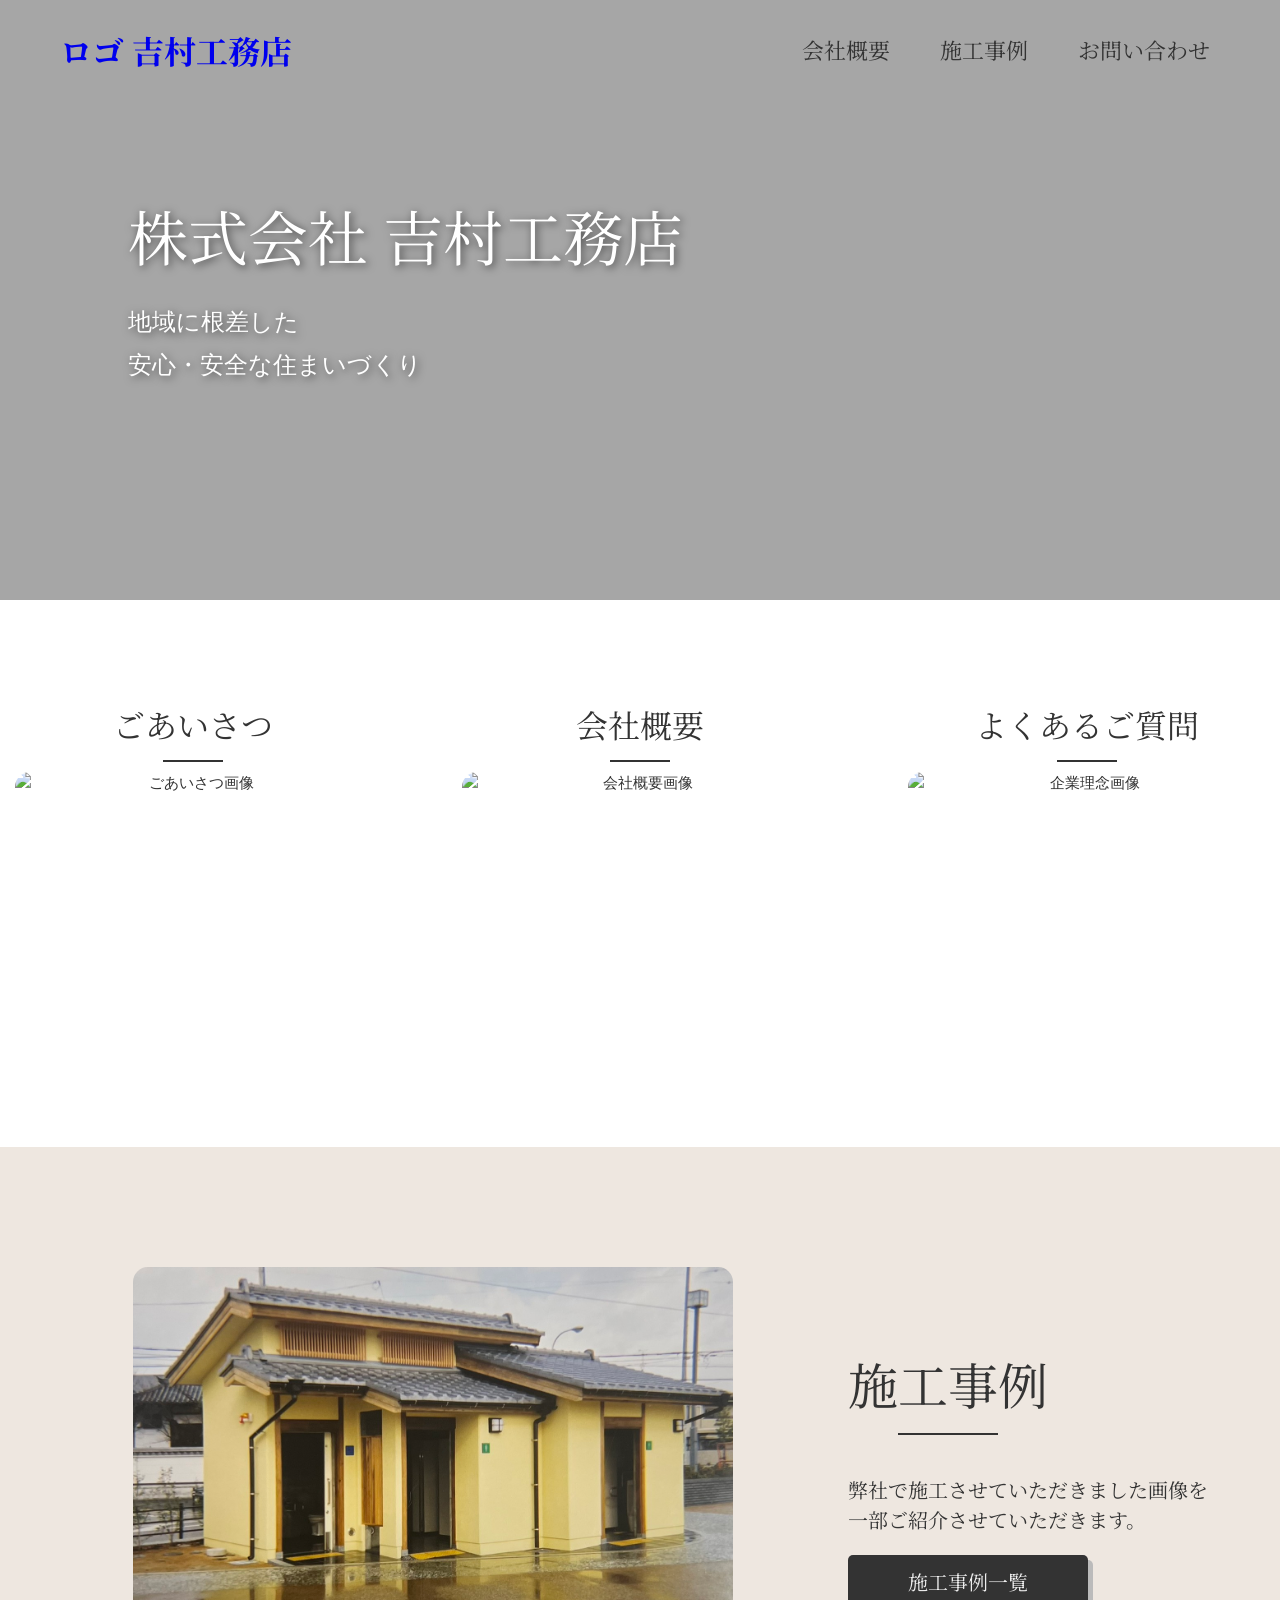
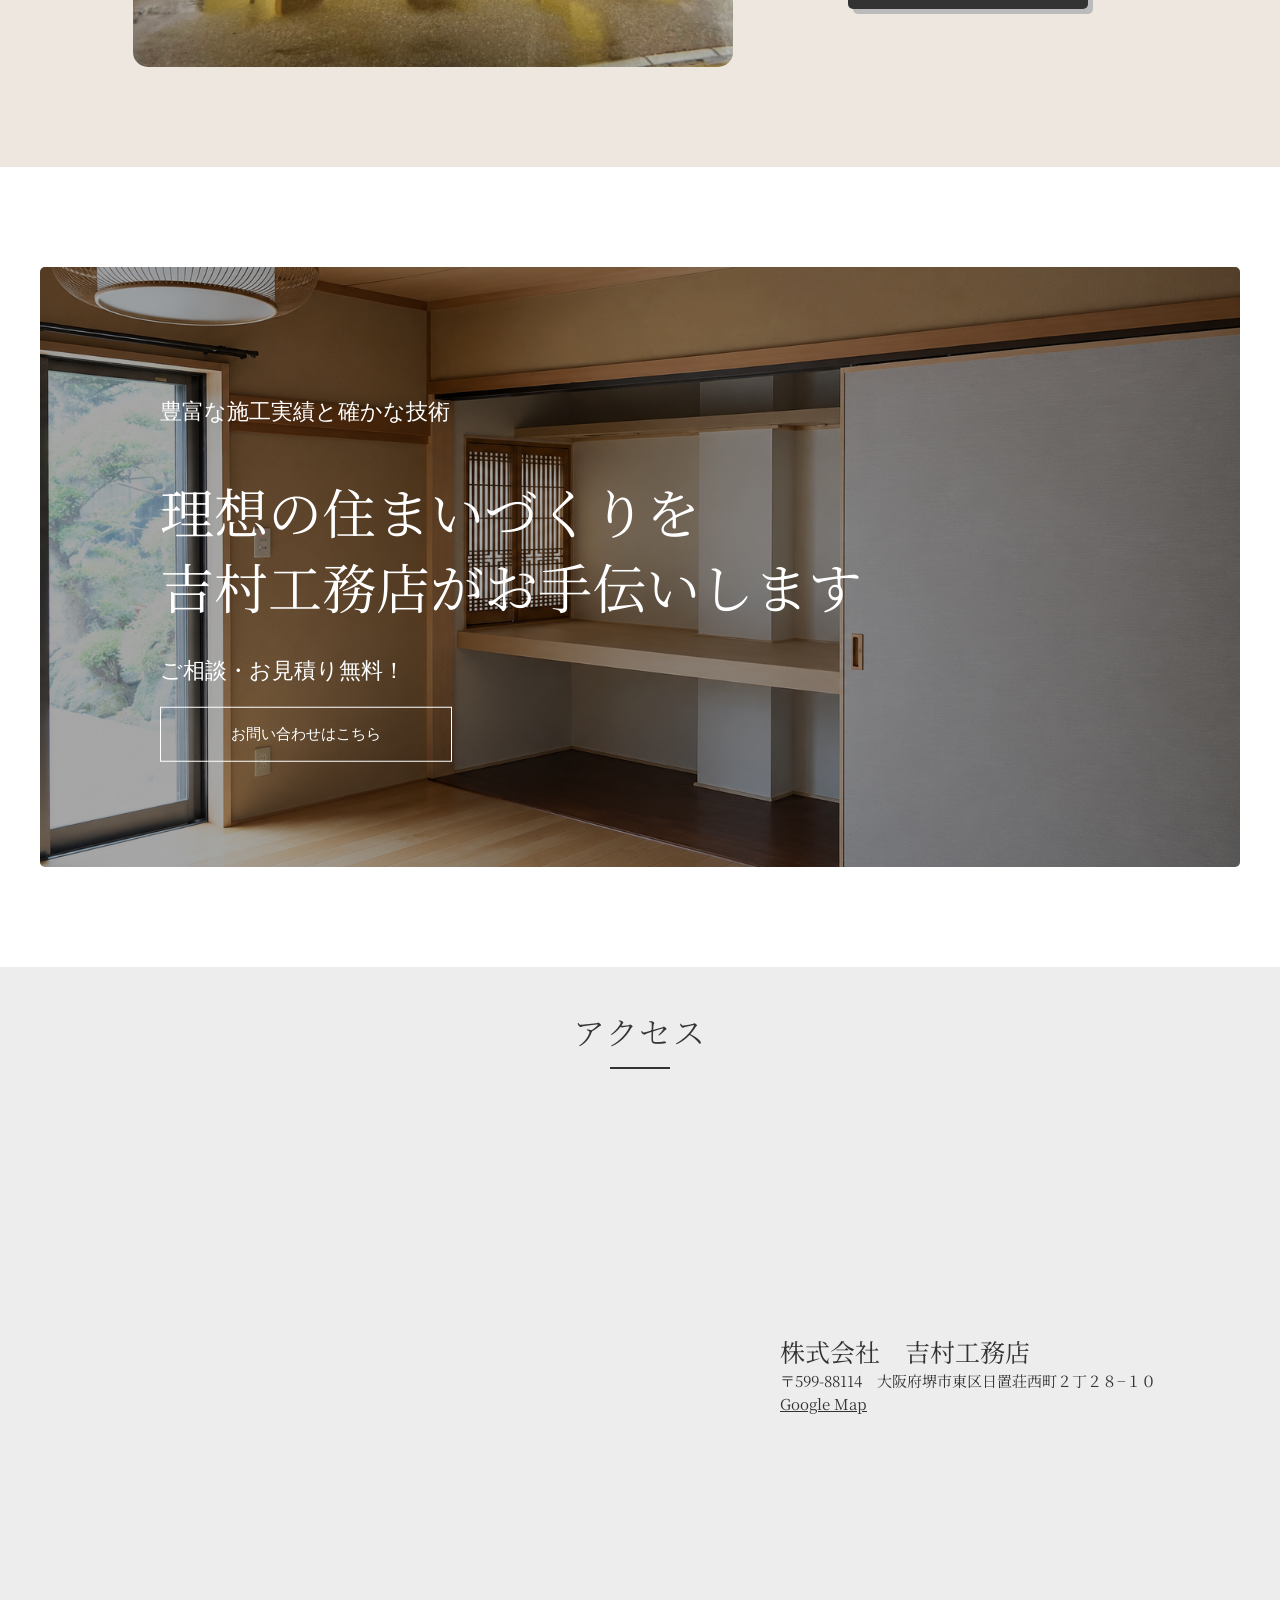
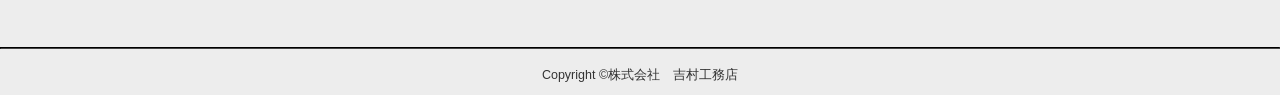
==== index.html @ bb8835d3 "初回アップロード" ====
<!DOCTYPE html>
<html lang="ja">
<head>
    <meta charset="UTF-8">
    <meta name="viewport" content="width=device-width, initial-scale=1.0">
    <title>吉村工務店</title>
    <meta name="description" content="検索した際にタイトルの下に出るもの">

    <link rel="preconnect" href="https://fonts.googleapis.com">
<link rel="preconnect" href="https://fonts.gstatic.com" crossorigin>
<link href="https://fonts.googleapis.com/css2?family=Noto+Sans+JP:wght@100..900&family=Noto+Serif+JP:wght@200;300;400;500;600;700&display=swap" rel="stylesheet">
    <link rel="stylesheet" href="./assets/css/sanitize.css">
    <link rel="stylesheet" href="./assets/css/style.css">
    
</head>
<body>
<!--header-->
<header class="header">
    <div class="header-logo">
        <a href="./index.html">
        ロゴ 吉村工務店
        </a>
    </div>
    <button class="menu-button" id="menuButton">
    ☰
    </button>

    <nav class="header-nav" id="headerNav">
        <ul class="header-navlist">
            <li class="header-navitem">
                <a href="./company/company.html">会社概要</a>
            </li>
            <li class="header-navitem">
                <a href="./works/works.html">施工事例</a>
            </li>
            <li class="header-navitem">
                <a href="./contact/toiwase.html">お問い合わせ</a>
            </li>
        </ul>
    </nav>
</header>
<!-- スライドショー -->
<section class="hero">
    <div class="hero-slide">
        <img src="./assets/image/IMG_2448.JPG" alt="施工写真1">
    </div>

    <div class="hero-slide">
        <img src="./assets/image/IMG_8533.JPG" alt="施工写真2">
    </div>

    <div class="hero-slide">
        <img src="./assets/image/IMG_3265.JPG" alt="施工写真3">
    </div>

    <div class="hero-text">
        <h2>株式会社 吉村工務店</h2>
        <p>地域に根差した<br>
            安心・安全な住まいづくり</p>
    </div>
</section>

<!--ごあいさつ、会社概要、企業理念-->
    <section class="section section-secounday">
        <ul class="grid grid-col-3">
            <li class="grid-item">
                <article class="card">
                    <a href="./greeting/goaisatsu.html" class="card-link">
                        <dl class="feature">
                            <h1 class="feature-headline">ごあいさつ</h1>
                            <dd class="feature-image">
                                <img src="https://dummyimage.com/400x220/000/fff" width="400" height="220" alt="ごあいさつ画像">
                            </dd>
                        </dl>
                    </a>
                </article>
            </li>
            <li class="grid-item">
                <article class="card">
                    <a href="./company/company.html" class="card-link">
                        <dl class="feature">
                            <h1 class="feature-headline">会社概要</h1>
                            <dd class="feature-image">
                                <img src="https://dummyimage.com/400x220/000/fff" width="400" height="220"  alt="会社概要画像">
                            </dd>
                        </dl>
                    </a>
                </article>
            </li>
            <li class="grid-item">
                <article class="card">
                    <a href="./philosophy/philosophy.html" class="card-link">
                        <dl class="feature">
                            <h1 class="feature-headline">よくあるご質問</h1>
                            <dd class="feature-image">
                                <img src="./assets/image/DSC01286.JPG" width="400" height="220" alt="企業理念画像">
                            </dd>
                        </dl>
                    </a>
                </article>
            </li>
        </ul>

    </section>
<!--施工事例-->
    <section class="third">
        <figure class="about">
            
                    <img class="about-image" src="./assets/image/S__296599555_0.jpg" alt="施工事例画像">
                        <figcaption class="about-caption">
                            <h1 class="about-headline">施工事例</h1>
                            <p class="about-description">
                            弊社で施工させていただきました画像を<br>
                            一部ご紹介させていただきます。</br>
                            </p>
                <article>
                    <a href="./works/works.html" class="about-link-button">
                        施工事例一覧
                    </a>
                </article>
            </figcaption>
        </figure>
    </section>

    <section class="contact-banner">

    <img src="./assets/image/問い合わせ写真.png" alt="お問い合わせ">

    <div class="contact-overlay">

        <p class="contact-subtitle">
            豊富な施工実績と確かな技術
        </p>

        <h2 class="contact-title">
            理想の住まいづくりを<br>
            吉村工務店がお手伝いします
        </h2>

        <p class="contact-open">
            ご相談・お見積り無料！
        </p>

        <a href="./contact/toiwase.html" class="contact-button">
            お問い合わせはこちら
        </a>

    </div>

</section>
    
<footer class="footer">
    <div class="footer-title">
        <h2>アクセス</h2>
        </div>
    <figure class="footer-map">
        <iframe src="https://www.google.com/maps/embed?pb=!1m18!1m12!1m3!1d821.6096668385732!2d135.53141014341756!3d34.54244707925926!2m3!1f0!2f0!3f0!3m2!1i1024!2i768!4f13.1!3m3!1m2!1s0x6000d98c29b27095%3A0xbc6acb9f09ea1312!2z44CSNTk5LTgxMTQg5aSn6Ziq5bqc5aC65biC5p2x5Yy65pel572u6I2Y6KW_55S677yS5LiB77yS77yY4oiS77yR77yQ!5e0!3m2!1sja!2sjp!4v1783673766423!5m2!1sja!2sjp" width="600" height="450" style="border:0;" allowfullscreen="" loading="lazy" referrerpolicy="strict-origin-when-cross-origin"></iframe>
        <figcaption class="footer-mapinfo">
            <div class="footer-maplogo">
                株式会社　吉村工務店
            </div>
            <address class="footer-mapaddress">
                〒599-88114　大阪府堺市東区日置荘西町２丁２８−１０</br>
                <a href="https://maps.app.goo.gl/4x2fvD9FEGVujbGp8" target="_blank">Google Map</a>
            </address>
        </figcaption>
    </figure>
    <hr class="footer-line" />
    <small class="footer-copy">Copyright ©株式会社　吉村工務店</small>
</footer>





    <script src="./assets/js/app.js"></script>
</body>
</html>
---- assets/css/style.css ----
@charset "utf-8";

* {
    box-sizing: border-box;
}

img {
    max-width: 100%;
    height: auto;
}


html,
body {
    margin: 0;
    padding: 0;
}

/*
Base style
*/
body {
    font-family:"Hiragino Sans", "Yu Gothic", "Meiryo", sans-serif;
    font-optical-sizing: auto;
    font-weight: 400;
    font-style: normal;
    font-size: 15px;
    line-height: 1.5;
    color: #333;
}


/*
header
*/
.header {
    width: 100%;
    height: 100px;
    padding: 0px 60px;
    box-sizing: border-box;
    display: flex;
    justify-content: space-between;
    align-items: center;
    position: fixed;
    z-index: 10;
    top: 0;
    left: 0;
    background: transparent;
    transition: all .3s ease;
}
.header.active {
    height: 85px;
    background: #EDE7DF;
    box-shadow: 0 3px 10px rgba(0,0,0,.15);
}
.header-logo {
    margin: 0;
}
.header-logo > a {
    display: block;
    font-family: "Noto Serif JP", serif;
    font-size: 32px;
    font-weight: 700;
    text-decoration: none;
}
.header-logo img {
    height: 70px;
    transition: all .3s ease;
}
.header.active .header-logo img {
    height: 60px;
}
/*.header-nav {}*/
.header-navlist {
    margin: 0;
    display: flex;
    list-style: none;
    justify-content: space-between;
    align-items: center;
    gap: 30px;
}
/*.header-navitem {}*/
.header-navitem > a {
    display: block;
    padding: 10px;
    color: #333;
    text-decoration: none;
    font-family: "Noto Serif JP", serif;
    font-size: 22px;
    font-weight: 400;
    border-bottom: 2px solid transparent;
    transition: border-color .25s;
}
.header.active .header-navitem > a {
    font-size: 20px;
}
.header-navitem > a:hover {
    border-bottom: 2px solid #333;
}


/*
スライドショー
*/
.hero {
    position: relative;
    width: 100%;
    height: 600px;
    overflow: hidden;
    margin-bottom: 80px;
}
.hero::after {
    content: "";
    position: absolute;
    inset: 0;
    background: rgba(0, 0, 0, 0.35); /* 黒いフィルター */
    z-index: 1;
}
.hero-slide {
    position: absolute;
    width: 100%;
    height: 100%;
    opacity: 0;
    animation: slideshow 15s infinite;
}
.hero-slide:nth-child(1) {
    animation-delay: 0s;
}
.hero-slide:nth-child(2) {
    animation-delay: 5s;
}
.hero-slide:nth-child(3) {
    animation-delay: 10s;
}
.hero-slide img {
    width: 100%;
    height: 100%;
    object-fit: cover;
    display: block;
}


/*
画像の上の文字
*/
.hero-text {
    position: absolute;
    top: 50%;
    left: 10%;
    transform: translateY(-50%);
    color: #fff;
    text-shadow: 2px 2px 8px rgba(0,0,0,0.6);
    z-index: 2;
}
.hero-text h2 {
    margin: 0;
    font-family: "Noto Serif JP", serif;
    font-size: 60px;
    font-weight: 400;
}
.hero-text p {
    margin-top: 20px;
    font-size: 24px;
    line-height: 1.8;
}
@keyframes slideshow {
    0% {
        opacity: 0;
    }

    10% {
        opacity: 1;
    }

    30% {
        opacity: 1;
    }

    40% {
        opacity: 0;
    }

    100% {
        opacity: 0;
    }
}


/*
grid
*/
.grid {
    margin: 0;
    padding: 0;
    display: flex;
    justify-content: center;
    align-items: flex-start;
    flex-wrap: wrap;
    gap: 60px;
}
.grid-item {
    list-style: none;
    max-width: 400px;
}
.grid-col-2 > .grid-item {
    width: 50%;
}
.grid-col-3 > .grid-item {
     width: calc(33.333% - 40px);
}
.grid-col-4 > .grid-item {
    width: 25%;
}


/*
featureごあいさつ、会社概要、企業理念
*/
.feature {
    text-align: center;
    padding: 5px 15px 60px;
    
}
.feature-headline {
    font-family :"Noto Serif JP", serif;
    font-size: xx-large;
    font-weight: 400;
    margin: 0 0 10px;
}
.feature-headline::after {
    content: "";
    display: block;
    width: 60px;
    height: 2px;
    background: #333;
    margin: 12px auto 0;
}
.feature-image {
    margin: 0;
    padding: 0;
    width: 100%;
    display: block;
    height: auto;
    border-radius: 15px;
    overflow: hidden;
}
.feature-image img {
    width: 100%;
    height: 220px;
    object-fit: cover;
    display: block;
}


/*
cardごあいさつ、会社概要、企業理念
*/
/*card {}*/
.card-link {
    display: block;
    color: #333;
    text-decoration: none;
    position: relative;
    transition: background-color .25s;
}
.card-link:hover {
    background-color: #fff;
    opacity: 0.8;
}


/*
施工事例about
*/
.third {
    background-color: #eee7e0;
    width: 100%;
    margin-top: 80px;
    padding: 70px 0 100px;
    display: flex;
    justify-content: center;
    font-family: "Noto Serif JP", serif;
}

.about {
    margin: 0 auto;
    margin-top: 50px;
    display: flex;
    align-items: center;
    justify-content: center;
    gap: 40px;
    padding: 0 50px;
}

/* 画像 */
.about-image {
    width: 600px;
    height: 400px;
    object-fit: cover;
    object-position: center top;
    display: block;
    margin: 0 60px;
    border-radius: 15px;
    overflow: hidden;
    flex-shrink: 0;
}

.about-caption {
    padding-left: 15px;
    margin-top: 20px;
}

.about-headline {
    margin: 0 0 20px;
    font-size: 50px;
    font-weight: 400;
    display: inline-block;
}

.about-headline::after {
    content: "";
    display: block;
    width: 100px;
    height: 2px;
    background: #333;
    margin: 12px auto 0;
}

.about-description {
    font-size: 20px;
    font-weight: 400;
}

.about-link {
    display: block;
    color: #333;
    text-decoration: none;
    position: relative;
}


/*
about-link-botton
*/
.about-link-button {
    display: inline-block;
    color: #eee;
    font-weight: 400;
    font-size: 20px;
    background-color: #333;
    text-align: center;
    padding: 12px 60px;
    text-decoration: none;
    border-radius: 5px;
    box-shadow: 5px 5px 0 #bbb;
    transition: box-shadow .25s;
}
.about-link-button:hover {
    box-shadow: 0 0 0 #bbb;
}


/*
toiawase
*/
.contact-banner{
    position: relative;
    width: 1200px;
    height: 600px;
    margin: 100px auto;
    overflow: hidden;
    border-radius: 5px;
}
.contact-banner img{
    width: 100%;
    height: 100%;
    object-fit: cover;
    object-position: center center;
    display: block;
}
/* 黒いフィルター */
.contact-banner::after{
    content:"";
    position:absolute;
    inset:0;
    background:rgba(0,0,0,.35);
}


/* 文字 */
.contact-overlay{
    position:absolute;
    top:50%;
    left:10%;
    transform:translateY(-50%);
    z-index:2;
    color:#fff;
}
.contact-subtitle{
    font-size:22px;
    margin-bottom:10px;
}
.contact-title{
    font-family:"Noto Serif JP", serif;
    font-size:54px;
    font-weight:400;
    line-height:1.4;
    margin-bottom:30px;
}
.contact-open{
    font-size:22px;
    margin-bottom:20px;
}
.contact-button{
    display:inline-block;
    padding:15px 70px;
    color:#fff;
    border:1px solid #fff;
    text-decoration:none;
    transition:.3s;
}
.contact-button:hover{
    background:#fff;
    color:#333;
}


/*
footer
*/
.footer {
    background-color: #EDEDED;
    color: #333;
}
.footer-title h2 {
    text-align: center;
    padding: 40px 0;
    position: relative;
    color: #333333;
    font-family: "Noto Serif JP", serif;
    font-size: xx-large;
    margin: 0;
    font-weight: 300; 
    letter-spacing: 0.05em;
}
.footer-title h2::after {
    content: "";
    display: block;
    width: 60px;
    height: 2px;
    background: #333;
    margin: 12px auto 0;
}
.footer-map {
    margin: 0;
    padding: 40px 15px;
    display: flex;
    align-items: center;
    justify-content: center;
}
.footer-map > iframe {
    width: 60%;
}
.footer-mapinfo {
    width: 40%;
    padding: 15px;
}
.footer-maplogo {
    font-family: "Noto Serif JP", serif;
    font-size: 25px;
    font-weight: 400;
    font-style: normal;
}
.footer-mapaddress {
    font-family: "Noto Serif JP", serif;
    font-style: normal;
    color: #333;
}
.footer-mapaddress > a {
    color: #333;
}
.footer-line {
    border-color: #444;
}
.footer-copy {
    display: block;
    text-align: center;
    padding: 10px;
}


/*
会社概要ページ
*/

.company {
    padding: 120px 0;
    background: #fff;
}
.company-table tr:first-child th,
.company-table tr:first-child td {
    border-top: 1px solid #ddd;
}
.company-inner {
    width: 90%;
    max-width: 1000px;
    margin: 0 auto;
}
.company-title {
    text-align: center;
    font-family: "Noto Serif JP", serif;
    font-size: 48px;
    font-weight: 400;
    margin-bottom: 70px;
}
.company-title::after {
    content: "";
    display: block;
    width: 80px;
    height: 2px;
    background: #333;
    margin: 15px auto 0;
}
.company-table {
    width: 100%;
    border-collapse: collapse;
    font-size: 20px;
}
.company-table th,
.company-table td {
    padding: 28px 35px;
    border-bottom: 1px solid #ddd;
    text-align: left;
    vertical-align: top;
}
.company-table th {
    width: 220px;
    background: #f7f7f7;
    font-family: "Noto Serif JP", serif;
    font-weight: 400;
}
.company-table td {
    background: #fff;
}
.business-list {
    margin: 0;
    padding-left: 20px;
}
.business-list li {
    margin-bottom: 8px;
}

/*
フッターメニュー
*/
.footer-nav {
    padding: 35px 0 45px;
}
.footer-navlist {
    display: flex;
    justify-content: center;
    gap: 50px;
    list-style: none;
    margin: 0;
    padding: 0;
}
.footer-navlist a {
    color: #333;
    text-decoration: none;
    font-family: "Noto Serif JP", serif;
    font-size: 20px;
    font-weight: 400;
    padding-bottom: 6px;
    border-bottom: 2px solid transparent;
    transition: border-color .25s;
}
.footer-navlist a:hover {
    border-bottom: 2px solid #333;
}


/*
施工事例ページ
*/
.works {
    padding: 120px 0;
}
.works-inner {
    width: 90%;
    max-width: 1200px;
    margin: 0 auto;
}
.works-title {
    text-align: center;
    font-family: "Noto Serif JP", serif;
    font-size: 48px;
    font-weight: 400;
    margin-bottom: 20px;
}
.works-title::after {
    content: "";
    display: block;
    width: 80px;
    height: 2px;
    background: #333;
    margin: 15px auto 0;
}
.works-text {
    text-align: center;
    margin-bottom: 70px;
    font-size: 18px;
}
.works-list {
    display: grid;
    grid-template-columns: repeat(2, 1fr);
    gap: 50px;
}
.work-card {
    border-radius: 15px;
    overflow: hidden;
    background: #fff;
    box-shadow: 0 5px 15px rgba(0,0,0,.08);
    transition: .3s;
}
.work-card:hover {
    box-shadow: 0 10px 25px rgba(0,0,0,.15);
}
.work-card a {
    color: #333;
    text-decoration: none;
}
.work-image {
    overflow: hidden;
}
.work-image img {
    width: 100%;
    display: block;
    transition: transform .3s ease;
}
.work-card:hover img {
    transform: scale(1.08);
}
.work-card h3 {
    font-family: "Noto Serif JP", serif;
    font-size: 26px;
    font-weight: 400;
    text-align: center;
    margin: 25px 0 10px;
}
.work-card p {
    text-align: center;
    margin: 0 0 25px;
    color: #666;
}


/* お問い合わせページ */

.page-title {
    padding: 120px 20px 80px;
    text-align: center;
    background: #EDE7DF;
}

.page-title h1 {
    font-family: "Noto Serif JP", serif;
    font-size: 48px;
    margin-bottom: 20px;
}


.contact {
    max-width: 800px;
    margin: 80px auto;
    padding: 0 20px;
}


.contact-item {
    margin-bottom: 35px;
}


.contact-item label {
    display: block;
    font-size: 18px;
    margin-bottom: 10px;
}


.contact-item span {
    background: #8b0000;
    color: white;
    font-size: 12px;
    padding: 3px 8px;
    margin-left: 10px;
}


.contact-item input,
.contact-item textarea {
    width: 100%;
    padding: 15px;
    border: 1px solid #ccc;
    font-size: 16px;
}


.contact-item textarea {
    height: 200px;
    resize: vertical;
}


/* 送信ボタン中央配置 */
.form-button {
    display: flex;
    justify-content: center;
    width: 100%;
    margin-top: 40px;
}


/* 送信ボタン */
.contact-link-button {
    display: inline-block;
    color: #eee;
    font-weight: 400;
    font-size: 22px;
    font-family: inherit;
    background-color: #333;
    text-align: center;

    width: 320px;
    padding: 20px 60px;

    border-radius: 5px;
    box-shadow: 5px 5px 0 #bbb;
    transition: box-shadow .25s;

    border: none;
    cursor: pointer;
}

.contact-link-button:hover {
    box-shadow: 0 0 0 #bbb;
}


/*
ごあいさつページ
*/

.greeting {
    padding: 120px 20px 100px;
}

.greeting-inner {
    max-width: 900px;
    margin: 0 auto;
}

.greeting-title {
    text-align: center;
    font-family: "Noto Serif JP", serif;
    font-size: 48px;
    font-weight: 400;
    margin-bottom: 70px;
}

.greeting-title::after {
    content: "";
    display: block;
    width: 80px;
    height: 2px;
    background: #333;
    margin: 15px auto 0;
}
.greeting-message{
    background:#fff;
    padding:60px;
    border-radius:15px;
    border-top:5px solid #C9B8A6;
    box-shadow:0 10px 30px rgba(0,0,0,.08);
}

.greeting-message p {
    font-family: inherit;
    font-size: 18px;
    line-height: 2.3;
    margin-bottom: 30px;
    text-align: justify;
}

.greeting-sign {
    margin-top: 70px;
    text-align: right;
    font-family: "Noto Serif JP", serif;
}

.greeting-sign p:first-child {
    margin-bottom: 10px;
    font-size: 22px;
}

.greeting-sign p:last-child {
    font-size: 28px;
}

/*
よくある質問
*/

.faq{
    padding:80px 20px;
}

.faq-inner{
    max-width:900px;
    margin:0 auto;
}

.faq-item{
    margin-bottom:20px;
    border-radius:10px;
    overflow:hidden;
    box-shadow:0 5px 15px rgba(0,0,0,.08);
}

.faq-item summary{
    list-style:none;
    cursor:pointer;
    background:#f8f5f1;
    padding:22px 30px;
    font-size:20px;
    font-family:"Noto Serif JP", serif;
    position:relative;
}

.faq-item summary::-webkit-details-marker{
    display:none;
}

.faq-item summary::before{
    content:"Q";
    color:#8c6b4f;
    font-weight:bold;
    margin-right:15px;
}

.faq-item summary::after{
    content:"+";
    position:absolute;
    right:30px;
    font-size:28px;
    transition:.3s;
}

.faq-item[open] summary::after{
    content:"－";
}

.faq-item p{
    margin:0;
    padding:25px 30px;
    background:#fff;
    line-height:2;
    font-size:17px;
}

.faq-item p::before{
    content:"A";
    color:#8c6b4f;
    font-weight:bold;
    margin-right:12px;
}

/* ハンバーガーボタン */

.menu-button{
    display:none;
    background:none;
    border:none;
    font-size:32px;
    cursor:pointer;
    color:#333;
}
.header-nav.open {
    display: flex;
}
.contact-form{
    max-width:700px;
    margin:80px auto;
    display:flex;
    flex-direction:column;
    gap:24px;
}

.contact-form label{
    display:flex;
    flex-direction:column;
    font-size:16px;
    color:#333;
    gap:8px;
}

.contact-form input,
.contact-form textarea{
    width:100%;
    padding:15px;
    border:1px solid #ccc;
    border-radius:6px;
    font-size:16px;
    font-family:"Noto Sans JP", sans-serif;
    box-sizing:border-box;
}

.contact-form textarea{
    min-height:180px;
    resize:vertical;
}

.contact-form button{
    width:220px;
    margin:20px auto 0;
    padding:16px;
    background:#7A5A42;
    color:#fff;
    border:none;
    border-radius:50px;
    font-size:16px;
    cursor:pointer;
    transition:.3s;
}

.contact-form button:hover{
    background:#5d4432;
}

@media screen and (max-width: 768px) {

/* =================
   全体
================= */

body {
    font-size: 14px;
}

img {
    max-width: 100%;
}


/* =================
   ヘッダー
================= */

.header {
    height: 70px;
    padding: 0 20px;
}

.header-logo > a {
    font-size: 24px;
}

.menu-button{
    display:block;
    z-index:1001;
}

.header-nav{
    position:absolute;
    top:70px;
    left:0;
    width:100%;
    background:#EDE7DF;

    max-height:0;
    overflow:hidden;

    opacity:0;
    transform:translateY(-20px);

    transition:
        max-height .7s ease,
        opacity .5s ease,
        transform .5s ease;
}

.header-nav.open{
    max-height:500px;
    opacity:1;
    transform:translateY(0);
}

.header-navlist{
    flex-direction:column;
    gap:0;
    padding:20px 0;
}

.header-navitem{
    width:100%;
    text-align:center;
}

.header-navitem a{
    display:block;
    padding:18px;
    font-size:18px;
}
.header.active,
.header.menu-open {
    background: #EDE7DF;
    box-shadow: 0 3px 10px rgba(0,0,0,.15);
    transition:none;
}

/* =================
   メイン画像
================= */

.hero {
    height: 500px;
    margin-bottom: 50px;
}

.hero-text {
    left: 5%;
    right: 5%;
}

.hero-text h2 {
    font-size: 32px;
    line-height: 1.4;
}

.hero-text p {
    font-size: 16px;
}


/* =================
   ごあいさつ等カード
================= */

.grid {
    flex-direction: column;
}

.grid-col-2 > .grid-item,
.grid-col-3 > .grid-item,
.grid-col-4 > .grid-item {
    width: 100%;
}

.feature {
    padding: 20px;
}

.feature-headline {
    font-size: 28px;
}


/* =================
   施工事例紹介
================= */

.about {
    flex-direction: column;
    padding: 0 20px;
    gap: 30px;
}

.about-image {
    margin: 0;
}

.about-headline {
    font-size: 36px;
}

.about-description {
    font-size: 16px;
}


/* =================
   問い合わせバナー
================= */

.contact-banner {
    width: 90%;
    height: 420px;
    margin: 60px auto;
}

.contact-overlay {
    left: 8%;
    right: 8%;
}

.contact-subtitle {
    font-size: 16px;
}

.contact-title {
    font-size: 30px;
}

.contact-open {
    font-size: 16px;
}

.contact-button {
    padding: 12px 35px;
}


/* =================
   フッター
================= */

.footer-map {
    flex-direction: column;
}

.footer-map > iframe {
    width: 100%;
}

.footer-mapinfo {
    width: 100%;
    text-align: center;
}

.footer-navlist {
    flex-wrap: wrap;
    gap: 20px;
}

.footer-navlist a {
    font-size: 15px;
}


/* =================
   会社概要
================= */

.company {
    padding: 80px 0;
}

.company-title {
    font-size: 36px;
}

.company-table {
    font-size: 15px;
}

.company-table th,
.company-table td {
    display: block;
    width: 100%;
    padding: 15px;
}


/* =================
   施工事例ページ
================= */

.works {
    padding: 80px 0;
}

.works-title {
    font-size: 36px;
}

.works-list {
    grid-template-columns: 1fr;
    gap: 30px;
}


/* =================
   お問い合わせ
================= */

.page-title {
    padding: 90px 20px 50px;
}

.page-title h1 {
    font-size: 36px;
}

.contact {
    margin: 50px auto;
}

.contact-link-button {
    width: 260px;
    padding: 18px;
    font-size: 18px;
}

/* =========================
   ごあいさつページ
========================= */

.greeting {
    padding: 50px 20px;
}

.greeting-inner {
    padding: 30px 25px;
}

.greeting-title {
    font-size: 34px;
}

.greeting-text {
    font-size: 16px;
    line-height: 2;
}


/* =========================
   よくある質問
========================= */

.faq {
    padding: 50px 20px;
}

.faq-item summary {
    font-size: 18px;
    padding: 18px 20px;
}

.faq-item p {
    font-size: 15px;
    padding: 18px 20px;
}


/* =========================
   会社概要
========================= */

.company-title {
    font-size: 36px;
}

.company-table {
    font-size: 15px;
}

.company-table th,
.company-table td {
    display: block;
    width: 100%;
    padding: 15px;
}

.company-table th {
    border-bottom: none;
}


/* =========================
   施工事例
========================= */

.works-title {
    font-size: 36px;
}

.works-list {
    grid-template-columns: 1fr;
    gap: 35px;
}

.work-card h3 {
    font-size: 22px;
}


/* =========================
   お問い合わせ
========================= */

.contact {
    margin: 50px auto;
}

.contact-item label {
    font-size: 16px;
}

.contact-item input,
.contact-item textarea {
    font-size: 15px;
}

.contact-link-button {
    width: 100%;
    max-width: 300px;
}


/* =========================
   フッター
========================= */

.footer-navlist {
    flex-direction: column;
    gap: 15px;
}

.footer-map {
    flex-direction: column;
}

.footer-map iframe,
.footer-mapinfo {
    width: 100%;
}
}
/* ==========================
   お問い合わせフォーム
========================== */

.contact {
    max-width: 700px;
    margin: 80px auto;
    padding: 0 20px;
}

.contact-form {
    display: flex;
    flex-direction: column;
    gap: 25px;
}

.contact-form label {
    display: flex;
    flex-direction: column;
    font-size: 18px;
    color: #333;
    font-weight: 500;
}

.contact-form input,
.contact-form textarea {
    margin-top: 10px;
    padding: 15px;
    border: 1px solid #ccc;
    border-radius: 5px;
    font-size: 16px;
    font-family: "Noto Sans JP", sans-serif;
}

.contact-form textarea {
    resize: vertical;
    min-height: 220px;
}

.contact-form button {
    width: 220px;
    margin: 20px auto 0;
    padding: 15px;
    border: none;
    border-radius: 5px;
    background: #8b6b4a;
    color: #fff;
    font-size: 18px;
    cursor: pointer;
    transition: .3s;
}

.contact-form button:hover {
    background: #6f553a;
}
/* ==========================
   タブレット
========================== */

@media (max-width:1024px){

.contact{
    width:90%;
}

.contact-form label{
    font-size:17px;
}

}


/* ==========================
   スマホ
========================== */

@media (max-width:768px){

.contact{
    width:92%;
    margin:50px auto;
}

.contact-form{
    gap:20px;
}

.contact-form label{
    font-size:16px;
}

.contact-form input,
.contact-form textarea{
    padding:12px;
    font-size:16px;
}

.contact-form button{
    width:100%;
    font-size:17px;
}

.page-title{
    padding:70px 20px;
}

.page-title h1{
    font-size:42px;
}

.page-title p{
    font-size:15px;
    line-height:1.8;
}
/* =========================
   サンクスページ
========================= */

.thanks {
    padding: 100px 20px 60px;
}

.thanks-title {
    font-size: 34px;
}

.thanks-text {
    font-size: 16px;
    line-height: 2;
}

.thanks-button {
    width: 100%;
    max-width: 280px;
    padding: 16px;
}

}
/*
サンクスページ
*/

.thanks {
    padding: 150px 20px 100px;
    text-align: center;
}

.thanks-inner {
    max-width: 700px;
    margin: 0 auto;
}

.thanks-title {
    font-family: "Noto Serif JP", serif;
    font-size: 48px;
    font-weight: 400;
    margin-bottom: 30px;
}

.thanks-title::after {
    content: "";
    display: block;
    width: 80px;
    height: 2px;
    background: #333;
    margin: 15px auto 0;
}

.thanks-text {
    font-size: 18px;
    line-height: 2;
    margin-bottom: 50px;
}

.thanks-button {
    display: inline-block;
    padding: 15px 50px;
    background: #333;
    color: #fff;
    text-decoration: none;
    border-radius: 5px;
    box-shadow: 5px 5px 0 #bbb;
    transition: .25s;
}

.thanks-button:hover {
    box-shadow: 0 0 0 #bbb;
}
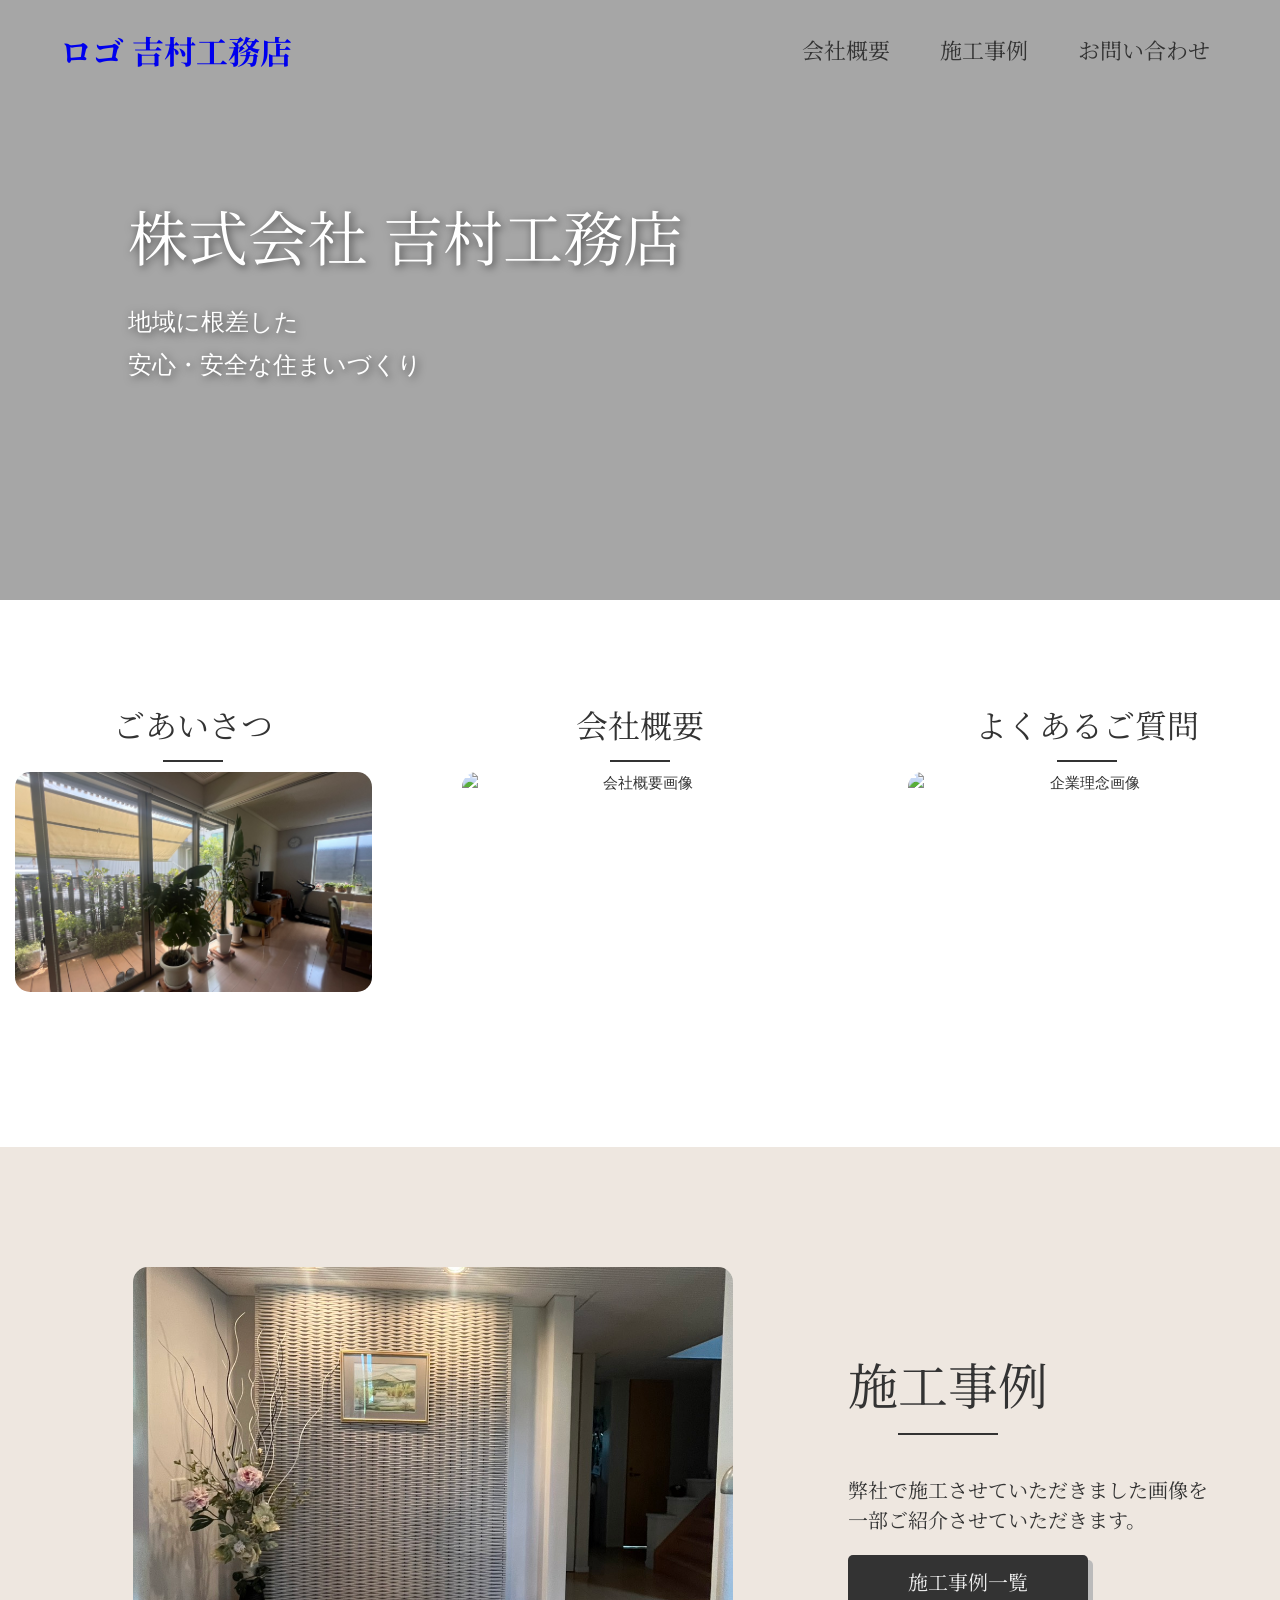
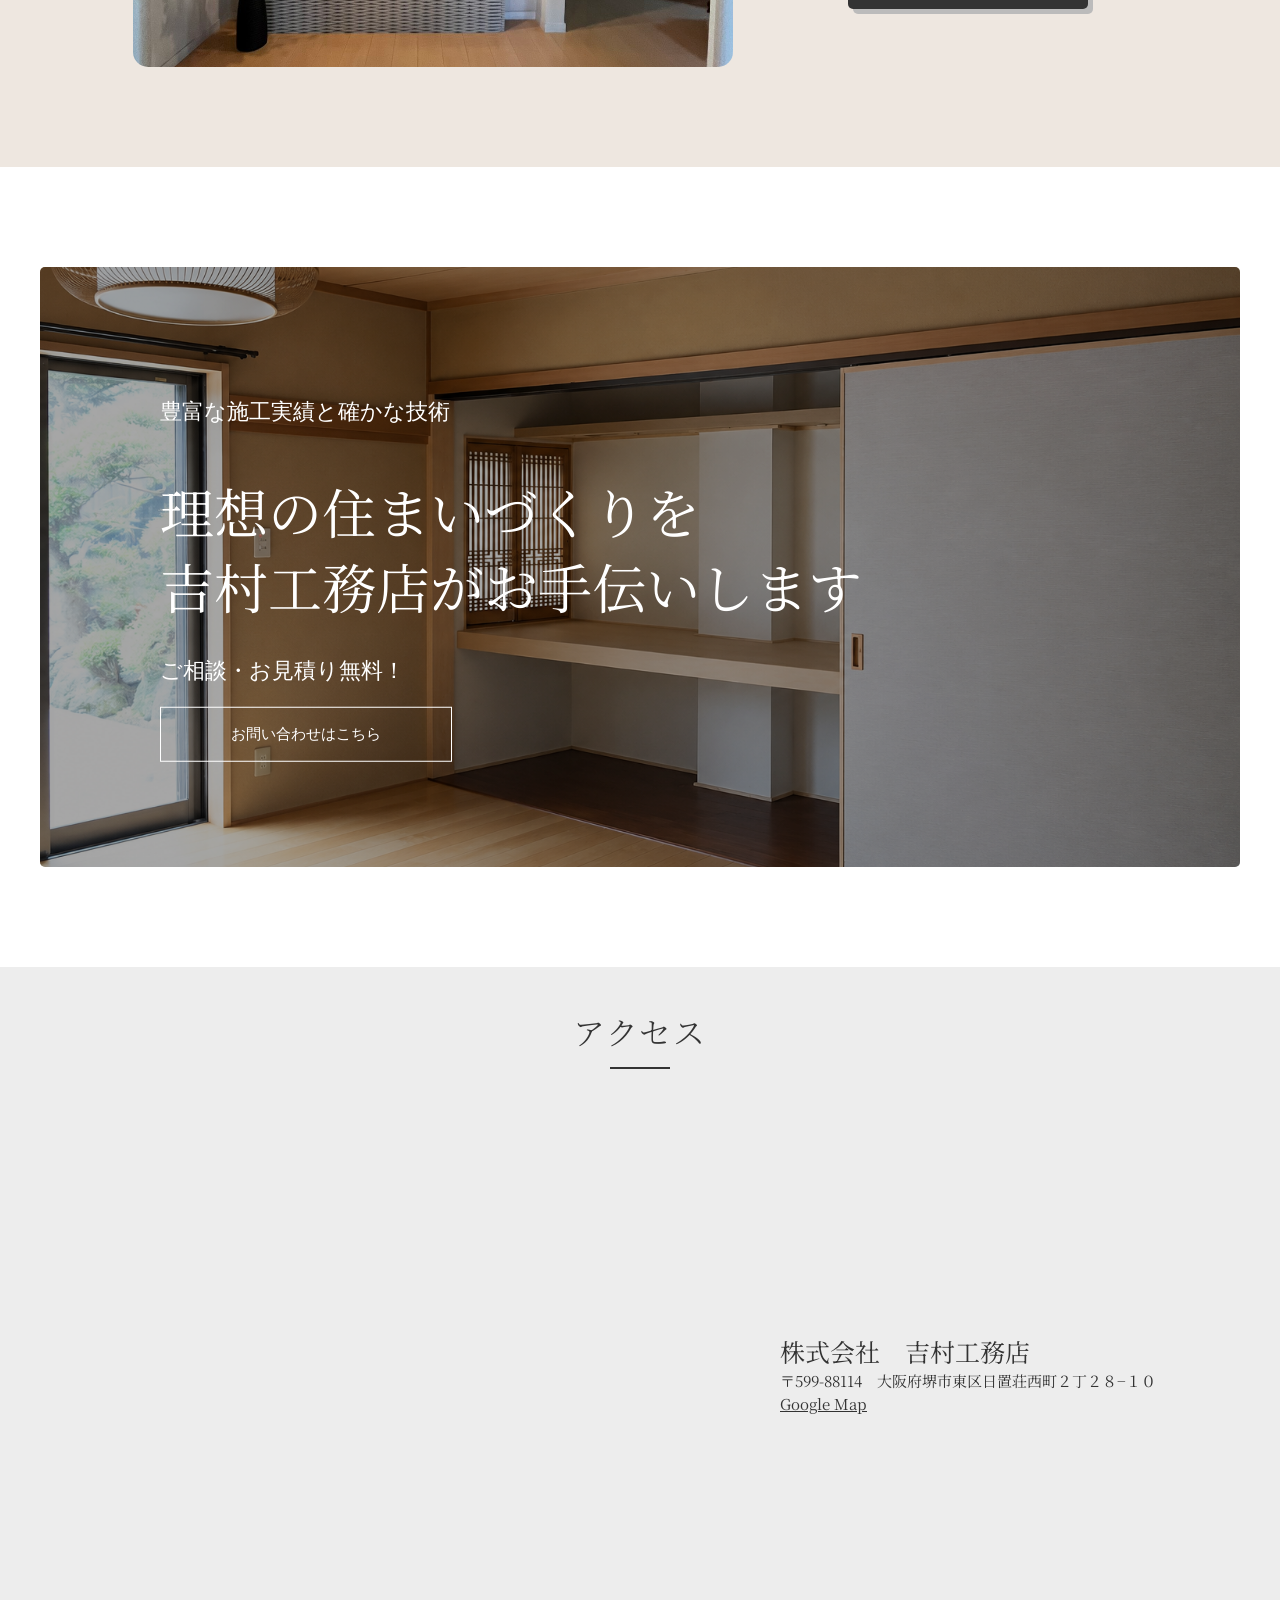
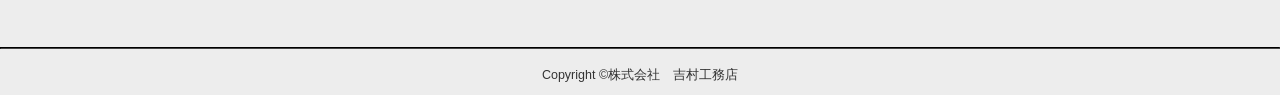
==== commit c62b2d72: "サイト更新" ====
--- a/index.html
+++ b/index.html
@@ -69,7 +69,7 @@
                         <dl class="feature">
                             <h1 class="feature-headline">ごあいさつ</h1>
                             <dd class="feature-image">
-                                <img src="https://dummyimage.com/400x220/000/fff" width="400" height="220" alt="ごあいさつ画像">
+                                <img src="./assets/image/S__296599561_0.jpg" width="400" height="220" alt="ごあいさつ画像">
                             </dd>
                         </dl>
                     </a>
@@ -81,7 +81,7 @@
                         <dl class="feature">
                             <h1 class="feature-headline">会社概要</h1>
                             <dd class="feature-image">
-                                <img src="https://dummyimage.com/400x220/000/fff" width="400" height="220"  alt="会社概要画像">
+                                <img src="./assets/image/IMG_3605.JPG" width="400" height="220"  alt="会社概要画像">
                             </dd>
                         </dl>
                     </a>
@@ -106,7 +106,7 @@
     <section class="third">
         <figure class="about">
             
-                    <img class="about-image" src="./assets/image/S__296599555_0.jpg" alt="施工事例画像">
+                    <img class="about-image" src="./assets/image/S__296599557_0.jpg" alt="施工事例画像">
                         <figcaption class="about-caption">
                             <h1 class="about-headline">施工事例</h1>
                             <p class="about-description">
--- a/assets/css/style.css
+++ b/assets/css/style.css
@@ -297,7 +297,7 @@
     width: 600px;
     height: 400px;
     object-fit: cover;
-    object-position: center top;
+    object-position: center;
     display: block;
     margin: 0 60px;
     border-radius: 15px;
@@ -630,10 +630,15 @@
     text-decoration: none;
 }
 .work-image {
+    width: 100%;
+    aspect-ratio: 4 / 3;
     overflow: hidden;
 }
+
 .work-image img {
     width: 100%;
+    height: 100%;
+    object-fit: cover;
     display: block;
     transition: transform .3s ease;
 }
@@ -1472,6 +1477,11 @@
     padding: 16px;
 }
 
+.gallery-thumbnail {
+    width: 60px;
+    height: 45px;
+}
+
 }
 /*
 サンクスページ
@@ -1522,4 +1532,125 @@
 
 .thanks-button:hover {
     box-shadow: 0 0 0 #bbb;
+}
+
+/*
+----------------------------------------
+施工事例 モーダル
+----------------------------------------
+*/
+
+.gallery-modal {
+    position: fixed;
+    inset: 0;
+    background: rgba(0, 0, 0, 0.85);
+    display: none;
+    justify-content: center;
+    align-items: center;
+    z-index: 9999;
+}
+
+.gallery-content {
+    position: relative;
+    width: 90%;
+    max-width: 1000px;
+    text-align: center;
+}
+
+#galleryMainImage {
+    width: 100%;
+    max-height: 75vh;
+    object-fit: contain;
+    border-radius: 10px;
+    background: #fff;
+}
+
+.gallery-close {
+    position: absolute;
+    top: -50px;
+    right: 0;
+    font-size: 40px;
+    color: #fff;
+    background: none;
+    border: none;
+    cursor: pointer;
+}
+
+.gallery-prev,
+.gallery-next {
+    position: absolute;
+    top: 50%;
+    transform: translateY(-50%);
+    font-size: 45px;
+    color: #fff;
+    background: rgba(0,0,0,.4);
+    border: none;
+    width: 50px;
+    height: 70px;
+    cursor: pointer;
+    border-radius: 8px;
+}
+
+.gallery-prev {
+    left: -70px;
+}
+
+.gallery-next {
+    right: -70px;
+}
+
+.gallery-thumbnails {
+    display: flex;
+    justify-content: center;
+    gap: 10px;
+    margin-top: 20px;
+    flex-wrap: wrap;
+}
+
+.gallery-thumbnails img {
+    width: 90px;
+    height: 70px;
+    object-fit: cover;
+    border-radius: 5px;
+    cursor: pointer;
+    border: 3px solid transparent;
+    transition: .3s;
+}
+
+.gallery-thumbnails img:hover {
+    border-color: #fff;
+    transform: scale(1.05);
+}
+
+/* ===========================
+サムネイル
+=========================== */
+
+.gallery-thumbnails {
+    display: flex;
+    justify-content: center;
+    gap: 10px;
+    margin-top: 20px;
+    flex-wrap: wrap;
+}
+
+.gallery-thumbnail {
+    width: 80px;
+    height: 60px;
+    object-fit: cover;
+    border-radius: 5px;
+    cursor: pointer;
+    opacity: .6;
+    transition: .25s;
+    border: 2px solid transparent;
+}
+
+.gallery-thumbnail:hover {
+    opacity: 1;
+}
+
+.gallery-thumbnail.active {
+    opacity: 1;
+    border: 2px solid #fff;
+    transform: scale(1.08);
 }
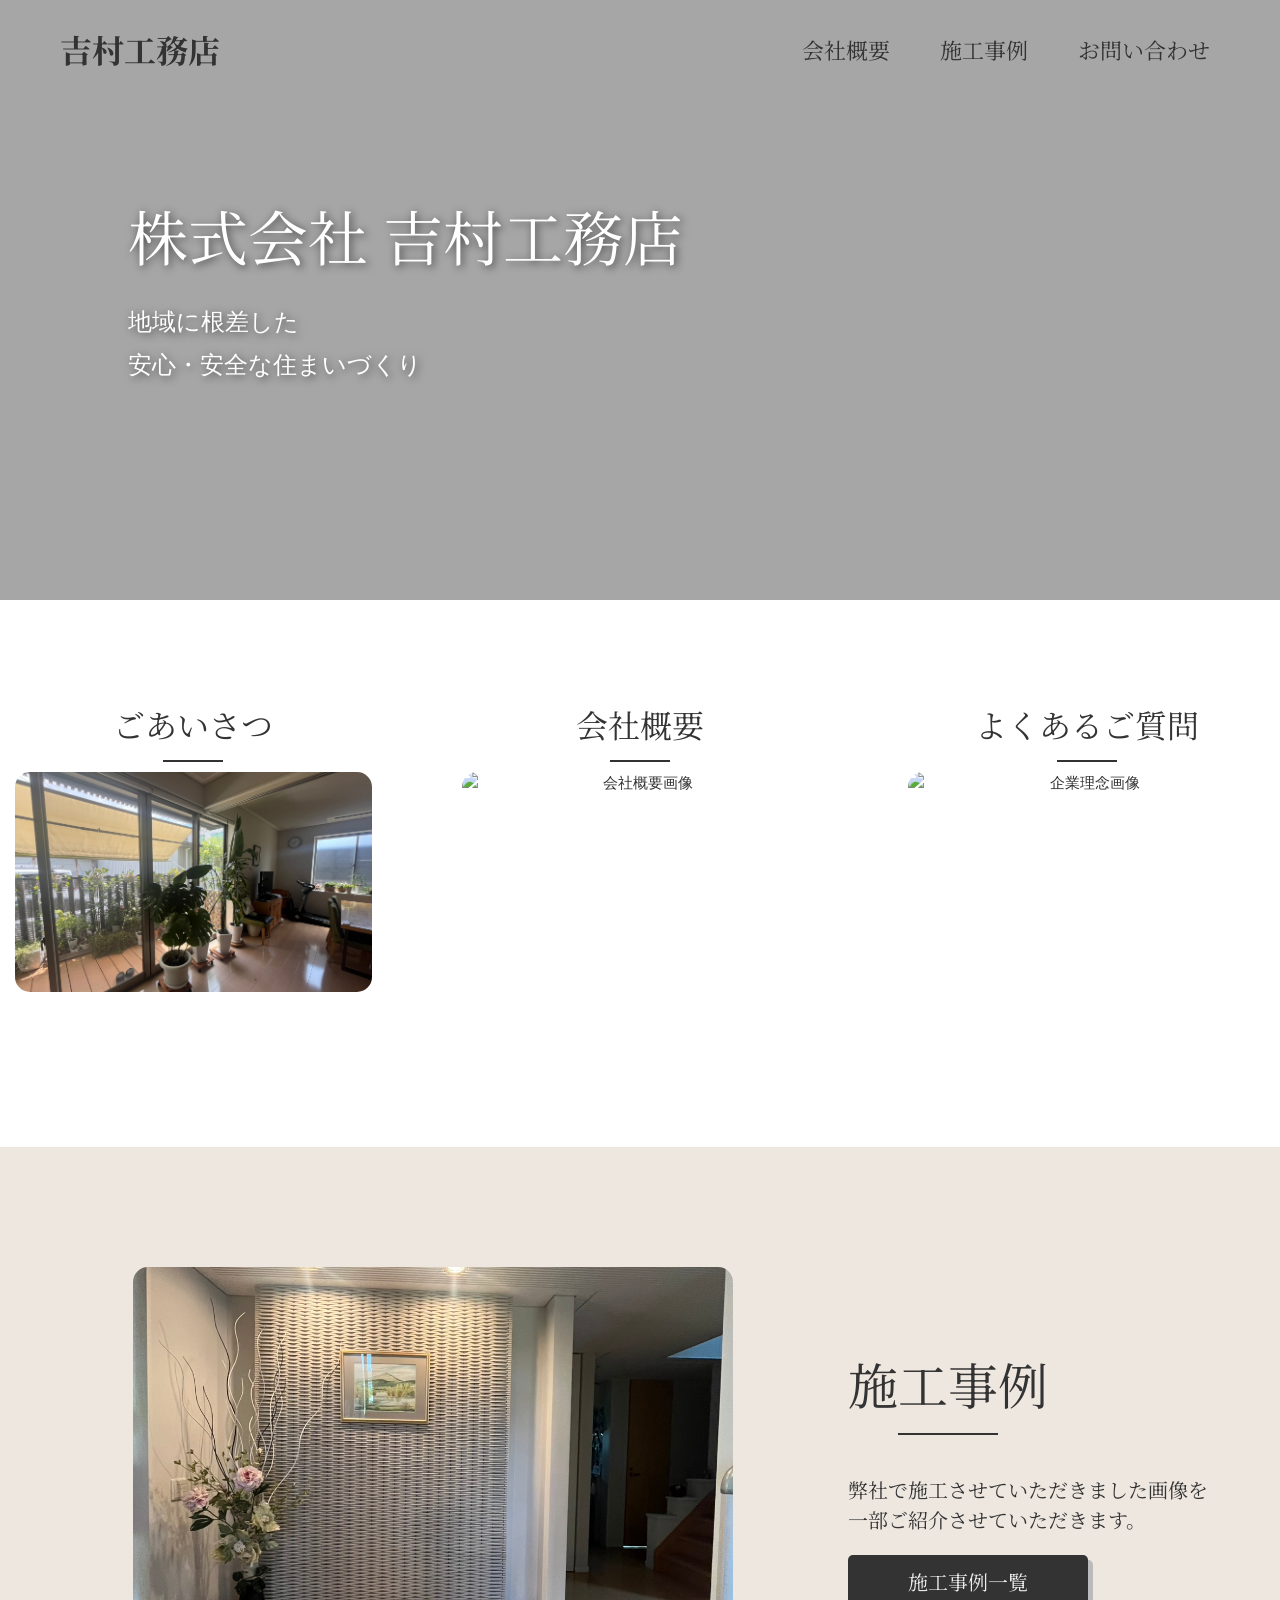
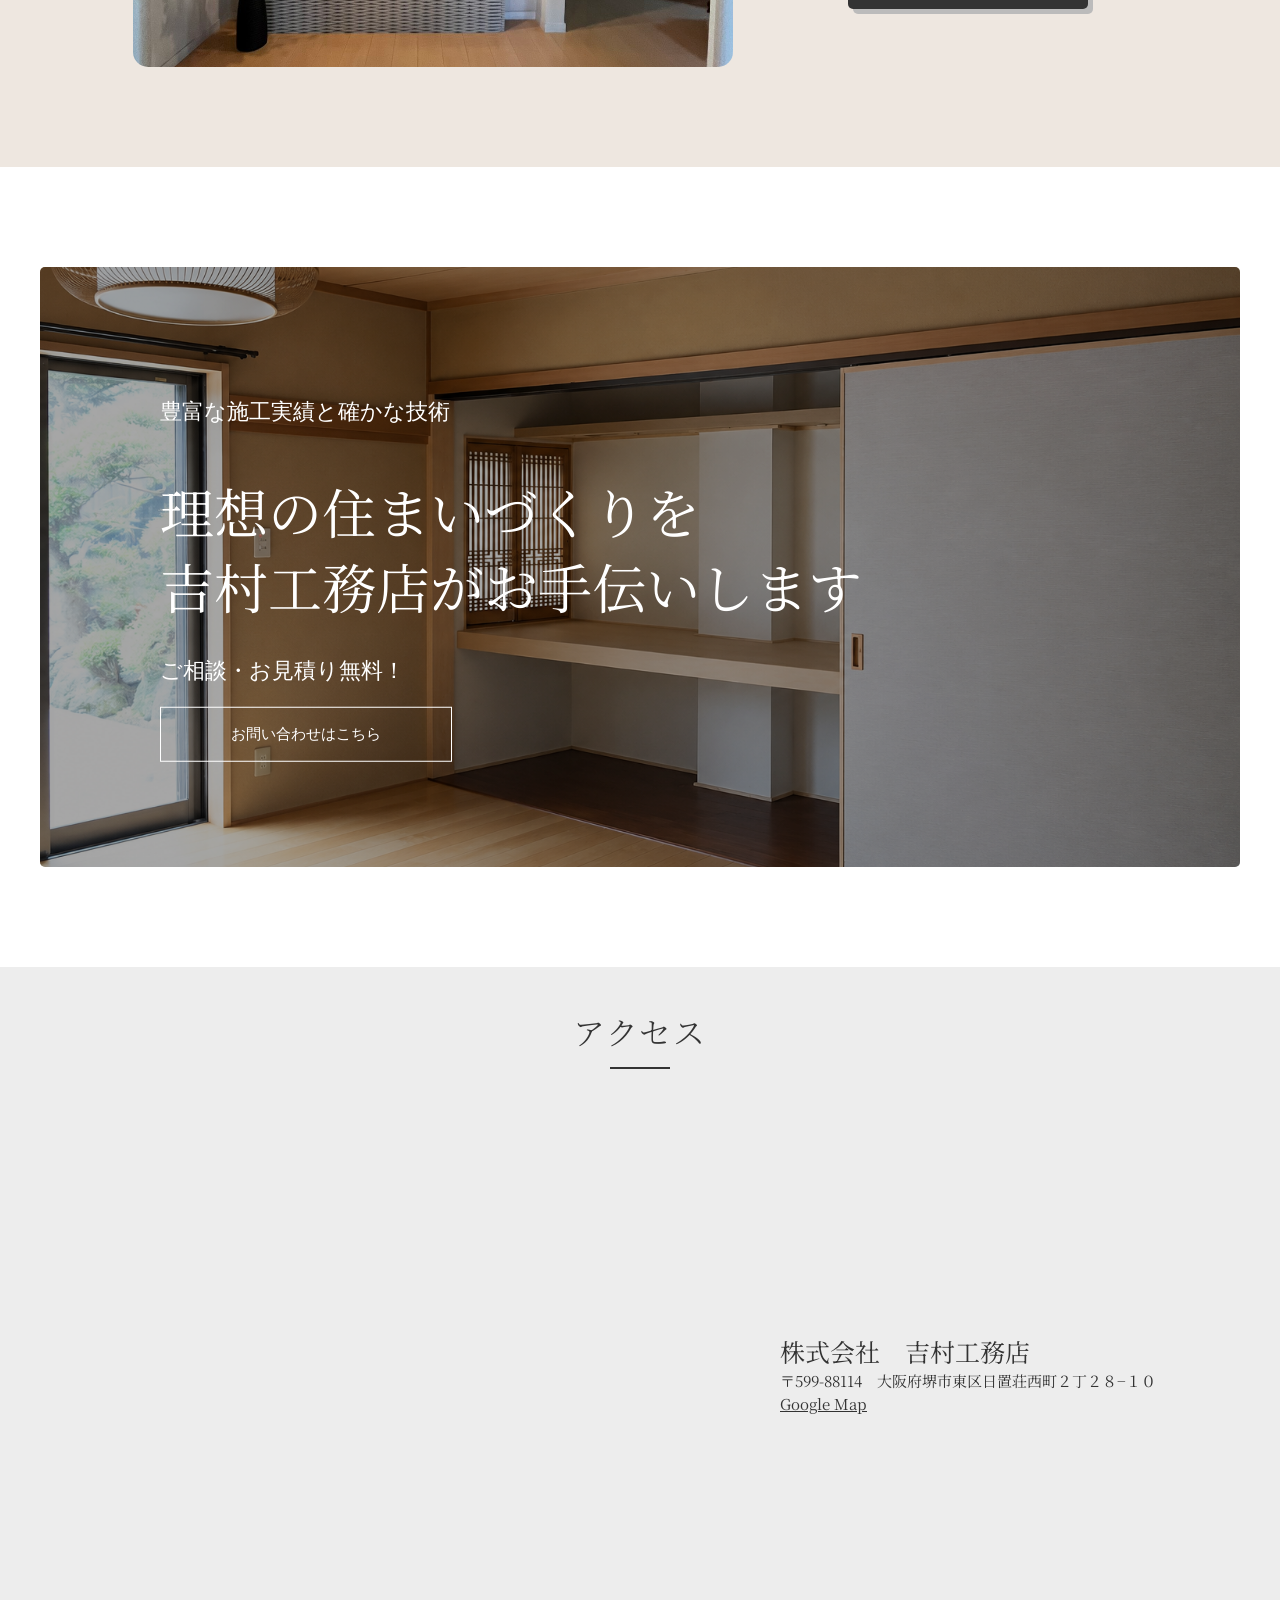
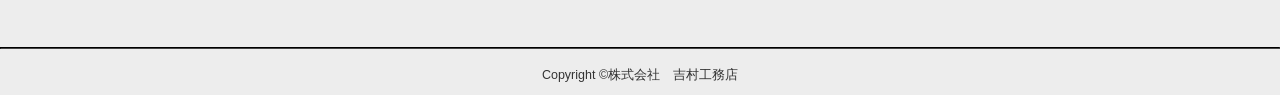
==== commit 6e5caf49: "meta descriptionを追加" ====
--- a/index.html
+++ b/index.html
@@ -4,7 +4,7 @@
     <meta charset="UTF-8">
     <meta name="viewport" content="width=device-width, initial-scale=1.0">
     <title>吉村工務店</title>
-    <meta name="description" content="検索した際にタイトルの下に出るもの">
+    <meta name="description" content="大阪府全域で新築・リフォーム・屋根工事・外壁塗装などの建築工事を行う吉村工務店です。住まいに関するご相談から施工まで、誠実・丁寧に対応いたします。">
 
     <link rel="preconnect" href="https://fonts.googleapis.com">
 <link rel="preconnect" href="https://fonts.gstatic.com" crossorigin>
@@ -18,7 +18,7 @@
 <header class="header">
     <div class="header-logo">
         <a href="./index.html">
-        ロゴ 吉村工務店
+        吉村工務店
         </a>
     </div>
     <button class="menu-button" id="menuButton">
--- a/assets/css/style.css
+++ b/assets/css/style.css
@@ -61,7 +61,13 @@
     font-family: "Noto Serif JP", serif;
     font-size: 32px;
     font-weight: 700;
+    color: #333;
     text-decoration: none;
+    border-bottom: 2px solid transparent;
+    transition: border-color .25s;
+}
+.header-logo > a:hover {
+    border-bottom: 2px solid #333;
 }
 .header-logo img {
     height: 70px;
@@ -1217,7 +1223,7 @@
 }
 
 /* =========================
-   ごあいさつページ
+   ごあいさつページ（スマホ）
 ========================= */
 
 .greeting {
@@ -1225,16 +1231,27 @@
 }
 
 .greeting-inner {
-    padding: 30px 25px;
+    padding: 30px 20px;
 }
 
 .greeting-title {
-    font-size: 34px;
-}
-
-.greeting-text {
+    font-size: 32px;
+    margin-bottom: 30px;
+}
+
+.greeting-message p {
     font-size: 16px;
-    line-height: 2;
+    line-height: 2.1;
+    margin-bottom: 24px;
+    text-align: justify;
+    text-justify: inter-ideograph;
+    word-break: keep-all;
+    overflow-wrap: break-word;
+}
+
+.greeting-sign {
+    margin-top: 40px;
+    text-align: right;
 }
 
 
